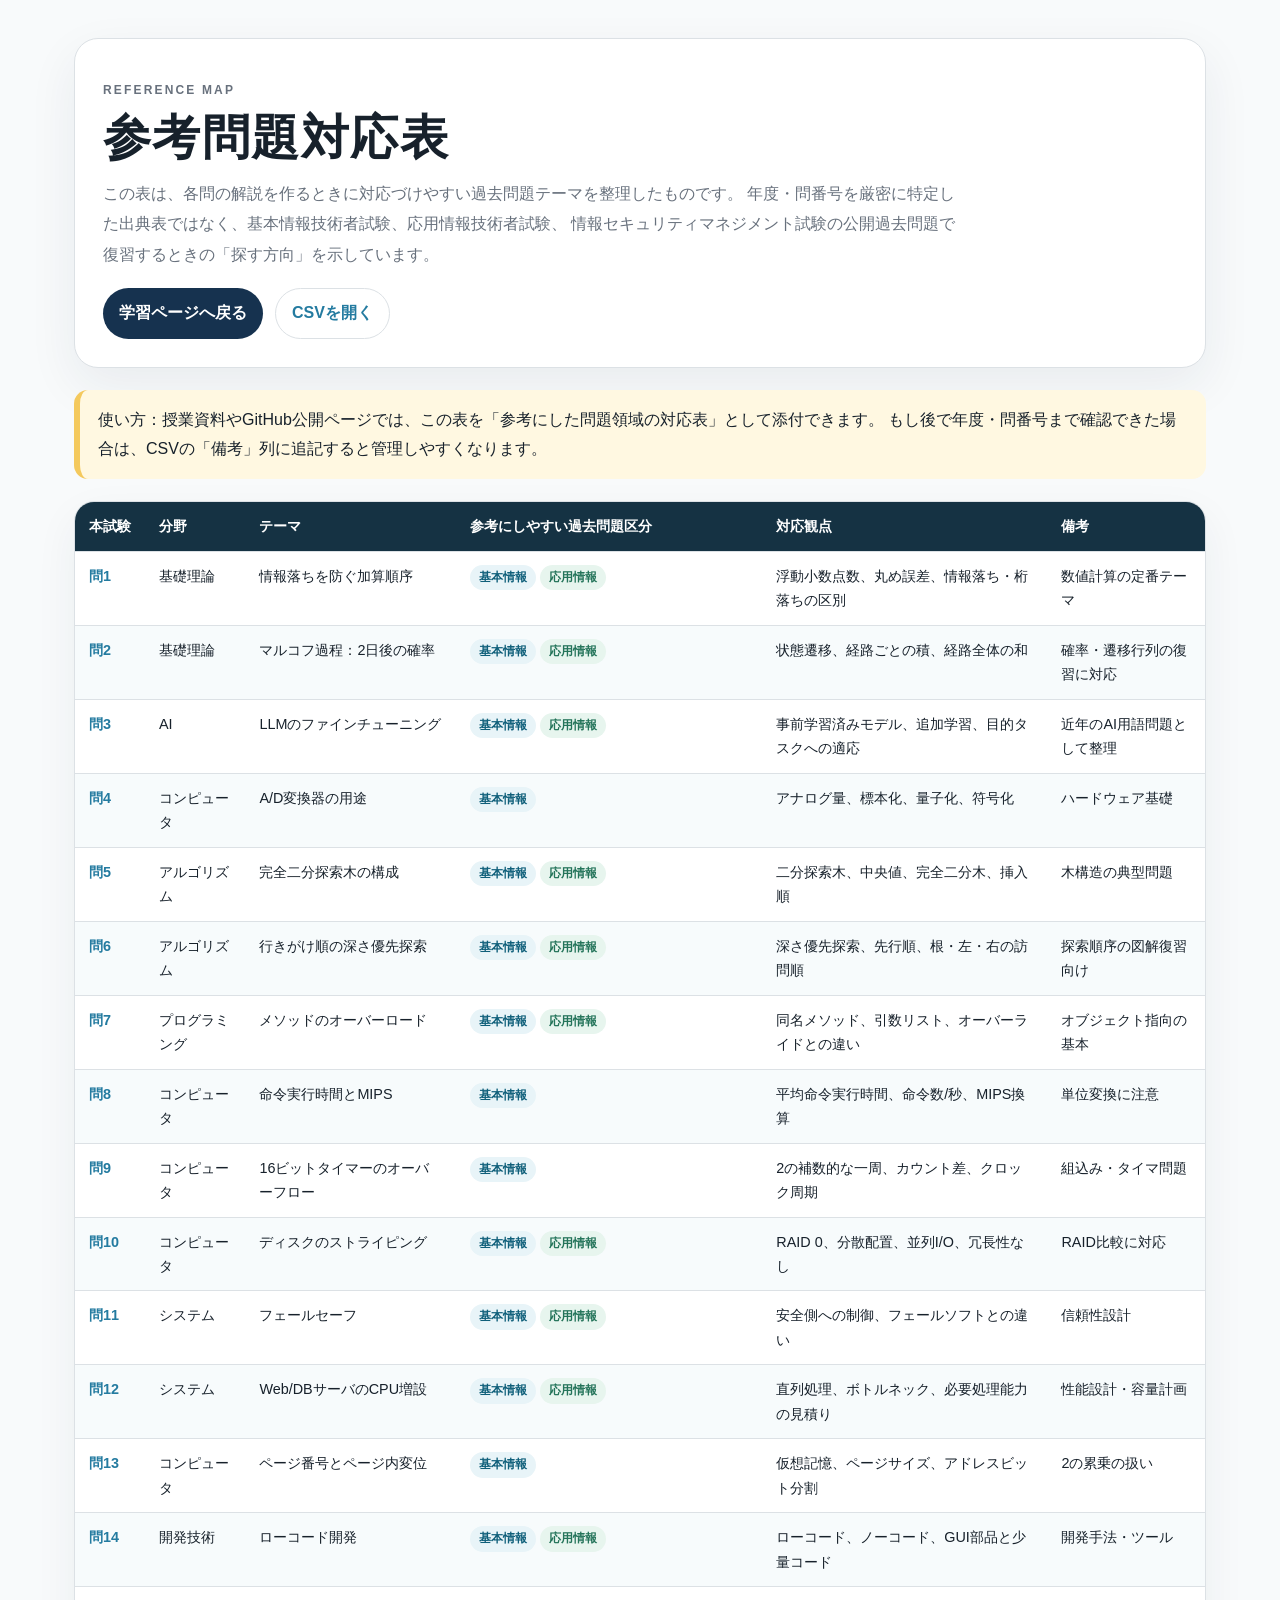
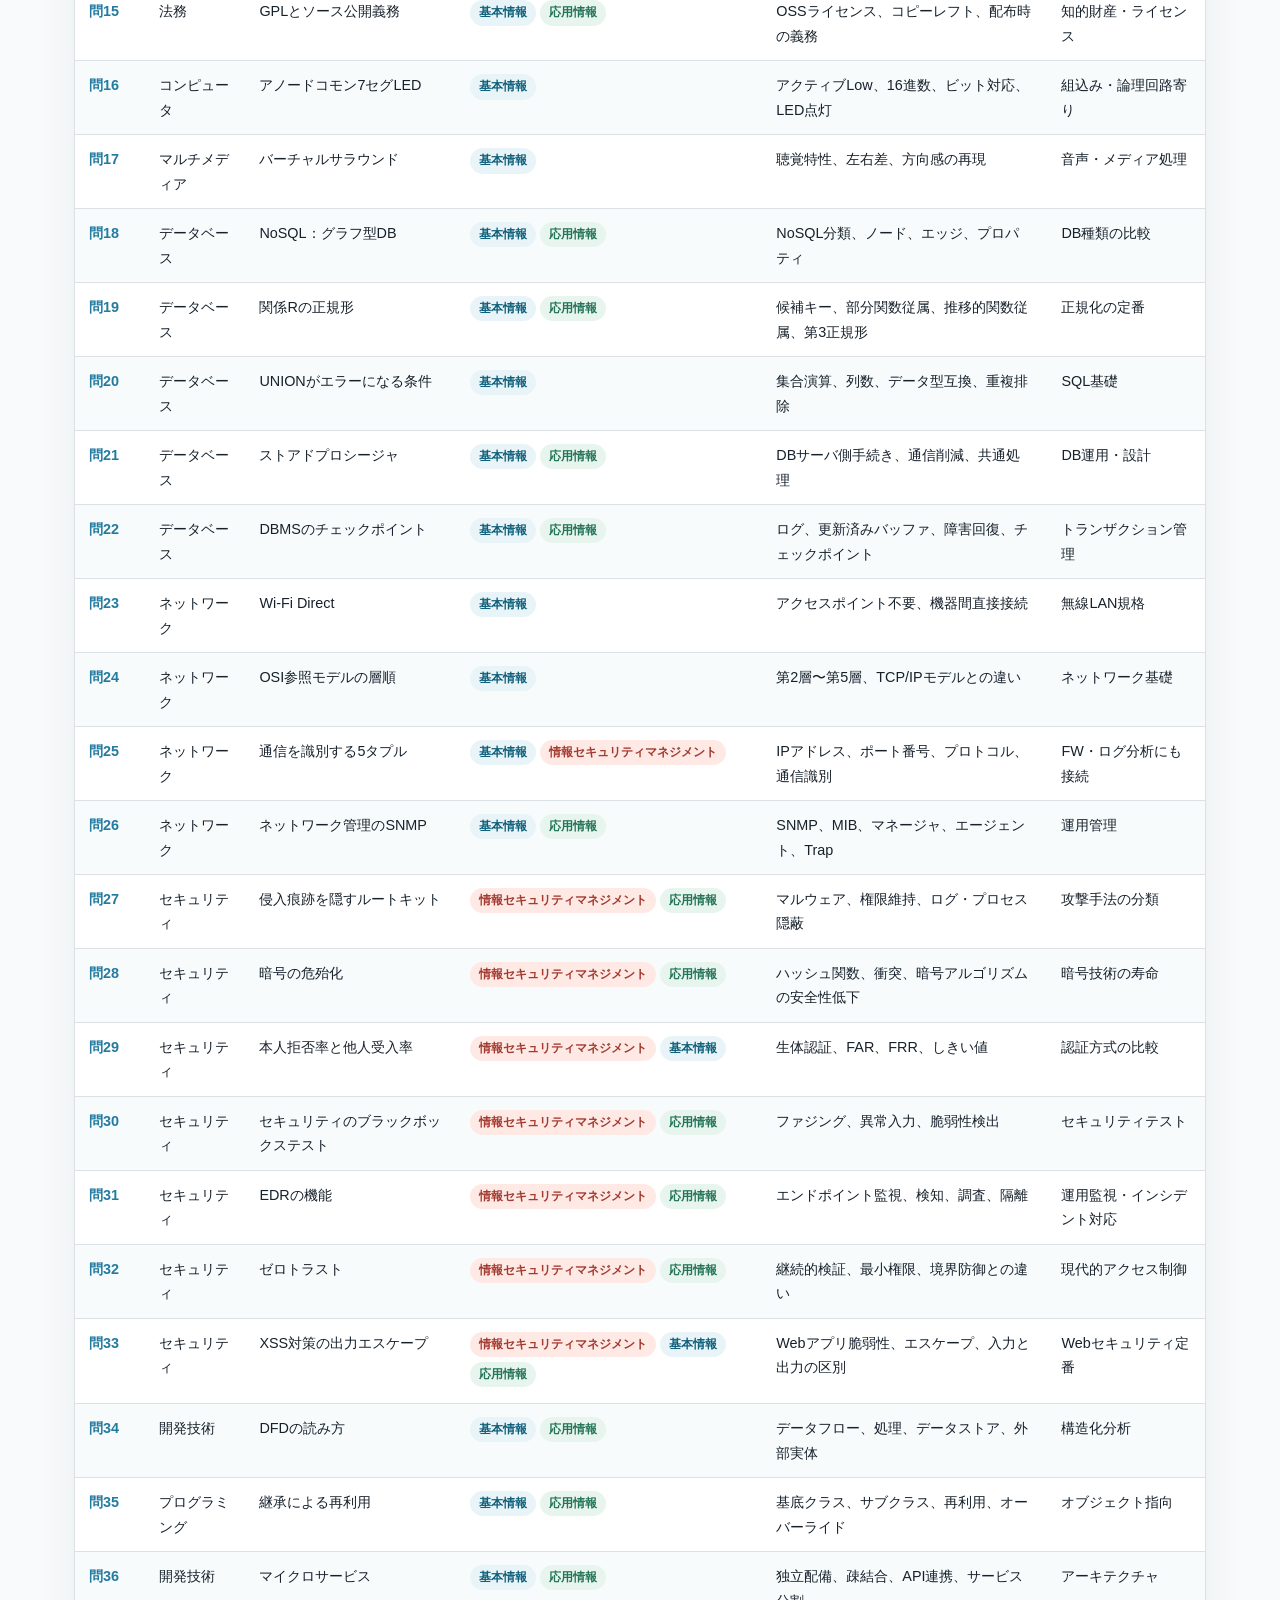
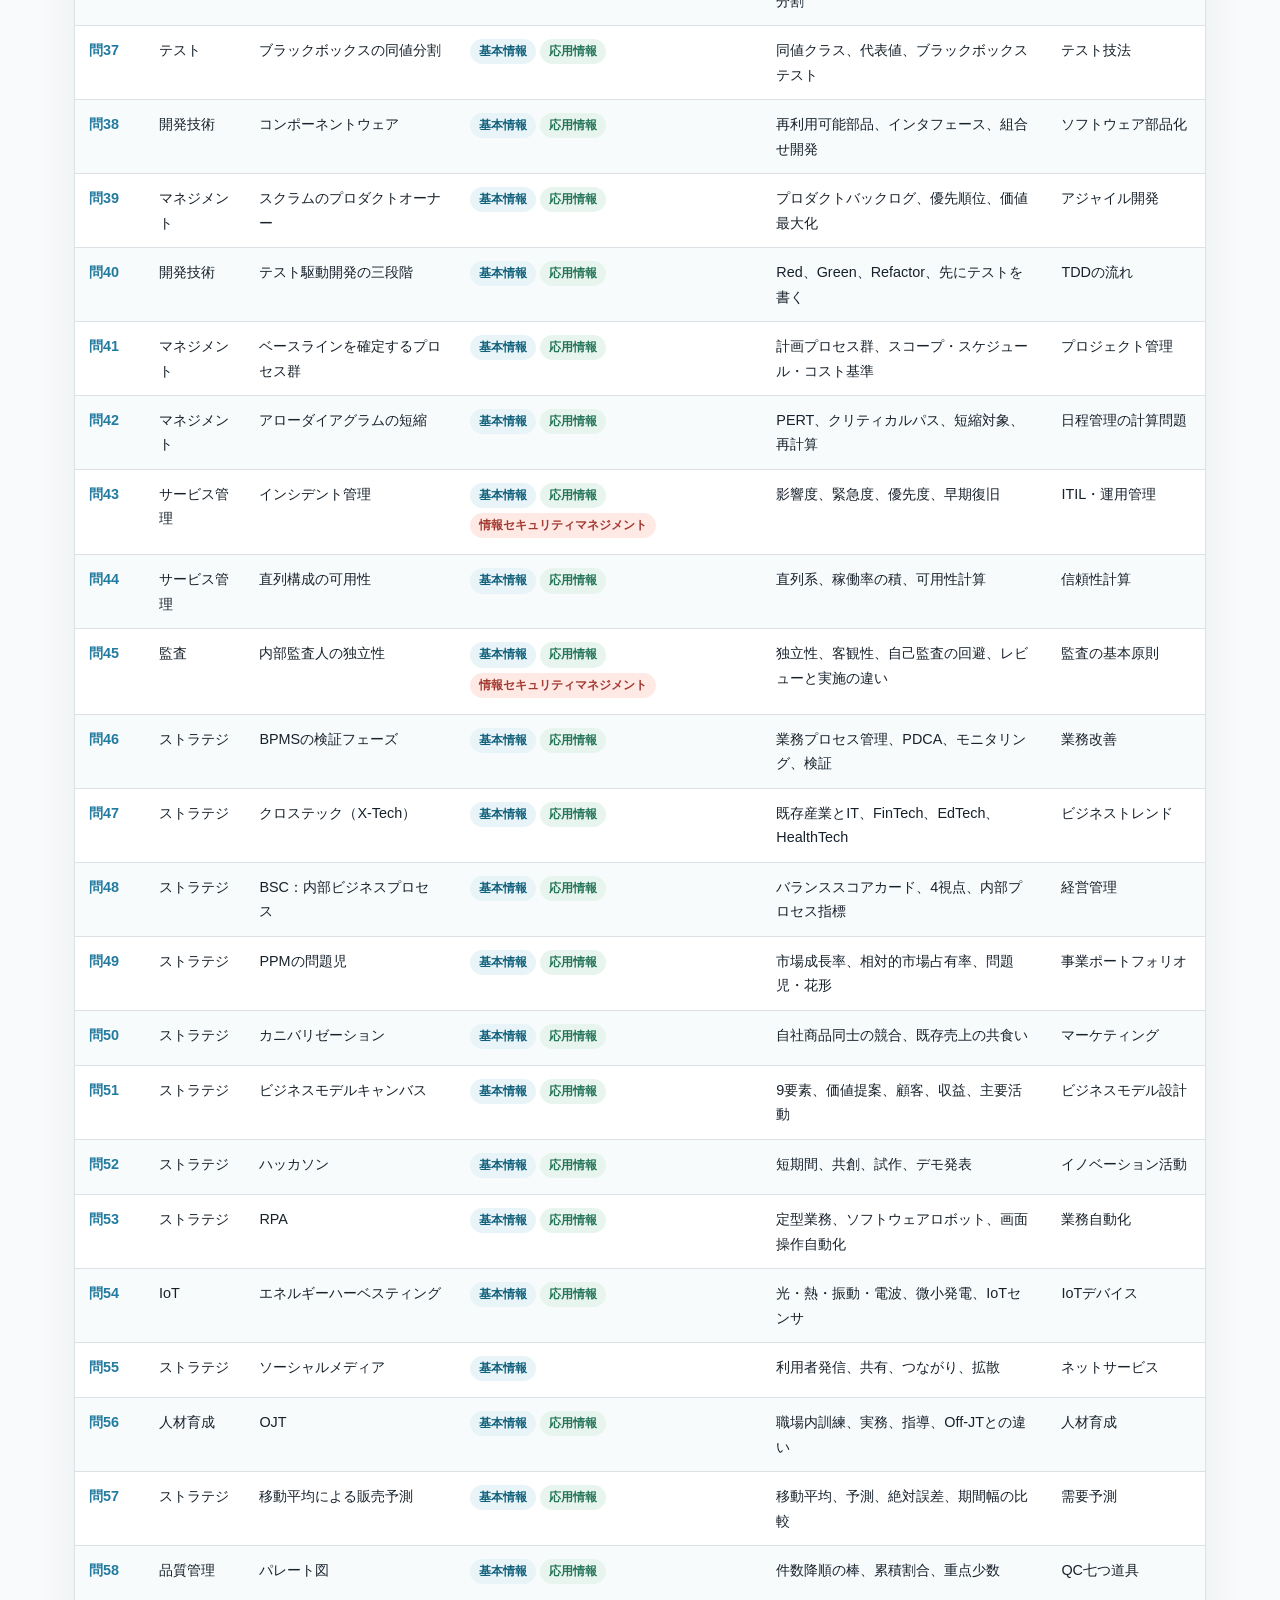
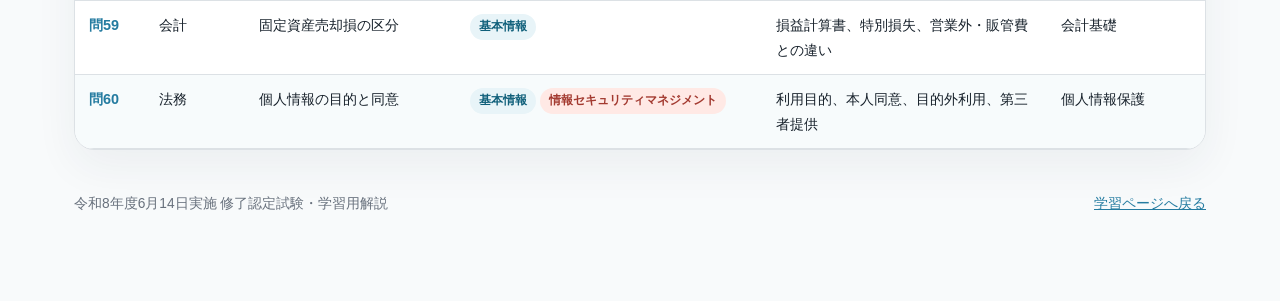
==== reference-map.html @ 08720886 "Add files via upload" ====
<!doctype html>
<html lang="ja">
<head>
  <meta charset="utf-8">
  <meta name="viewport" content="width=device-width, initial-scale=1">
  <title>参考問題対応表｜令和8年度6月14日実施 修了認定試験</title>
  <link rel="stylesheet" href="styles.css">
  <style>
    body{background:#f8fafb;color:#17212b}
    .reference-wrap{max-width:1180px;margin:0 auto;padding:38px 24px 70px}
    .reference-hero{background:#fff;border:1px solid var(--line);border-radius:24px;padding:28px;box-shadow:0 18px 50px #20304012}
    .reference-hero h1{margin:.25rem 0 1rem;font-size:clamp(1.8rem,4vw,3rem);letter-spacing:.03em}
    .reference-hero p{line-height:1.9;color:var(--muted);max-width:860px}
    .reference-actions{display:flex;gap:12px;flex-wrap:wrap;margin-top:18px}
    .reference-actions a{display:inline-flex;align-items:center;justify-content:center;border-radius:999px;padding:10px 16px;background:var(--navy);color:#fff;text-decoration:none;font-weight:700}
    .reference-actions a.secondary{background:#fff;color:var(--blue);border:1px solid var(--line)}
    .reference-note{margin:22px 0;padding:16px 18px;background:#fff8e1;border-left:6px solid var(--yellow);border-radius:14px;line-height:1.8}
    .reference-table-wrap{overflow:auto;background:#fff;border:1px solid var(--line);border-radius:20px;box-shadow:0 16px 44px #2030400f}
    .reference-table{width:100%;border-collapse:collapse;min-width:960px;font-size:.9rem}
    .reference-table th,.reference-table td{padding:12px 14px;border-bottom:1px solid var(--line);vertical-align:top;line-height:1.7}
    .reference-table th{position:sticky;top:0;background:#153243;color:#fff;text-align:left;white-space:nowrap}
    .reference-table tr:nth-child(even) td{background:#f7fbfc}
    .reference-table td:first-child{font-weight:800;color:var(--blue);white-space:nowrap}
    .badge{display:inline-block;border-radius:999px;padding:2px 9px;margin:0 4px 4px 0;background:#e8f4f8;color:#0f5f7a;font-weight:700;font-size:.78rem;white-space:nowrap}
    .badge.sg{background:#ffe9e5;color:#a33a30}.badge.ap{background:#e7f5ee;color:#24745a}.badge.fe{background:#e8f4f8;color:#0f5f7a}
    .reference-footer{display:flex;justify-content:space-between;gap:18px;flex-wrap:wrap;margin-top:28px;color:var(--muted);font-size:.86rem}
    .reference-footer a{color:var(--blue)}
  </style>
</head>
<body>
  <main class="reference-wrap">
    <section class="reference-hero">
      <p class="section-kicker">REFERENCE MAP</p>
      <h1>参考問題対応表</h1>
      <p>
        この表は、各問の解説を作るときに対応づけやすい過去問題テーマを整理したものです。
        年度・問番号を厳密に特定した出典表ではなく、基本情報技術者試験、応用情報技術者試験、
        情報セキュリティマネジメント試験の公開過去問題で復習するときの「探す方向」を示しています。
      </p>
      <div class="reference-actions">
        <a href="index.html">学習ページへ戻る</a>
        <a class="secondary" href="reference-map.csv">CSVを開く</a>
      </div>
    </section>

    <p class="reference-note">
      使い方：授業資料やGitHub公開ページでは、この表を「参考にした問題領域の対応表」として添付できます。
      もし後で年度・問番号まで確認できた場合は、CSVの「備考」列に追記すると管理しやすくなります。
    </p>

    <div class="reference-table-wrap">
      <table class="reference-table">
        <thead>
          <tr>
            <th>本試験</th>
            <th>分野</th>
            <th>テーマ</th>
            <th>参考にしやすい過去問題区分</th>
            <th>対応観点</th>
            <th>備考</th>
          </tr>
        </thead>
        <tbody>
          <tr><td>問1</td><td>基礎理論</td><td>情報落ちを防ぐ加算順序</td><td><span class="badge fe">基本情報</span><span class="badge ap">応用情報</span></td><td>浮動小数点数、丸め誤差、情報落ち・桁落ちの区別</td><td>数値計算の定番テーマ</td></tr>
          <tr><td>問2</td><td>基礎理論</td><td>マルコフ過程：2日後の確率</td><td><span class="badge fe">基本情報</span><span class="badge ap">応用情報</span></td><td>状態遷移、経路ごとの積、経路全体の和</td><td>確率・遷移行列の復習に対応</td></tr>
          <tr><td>問3</td><td>AI</td><td>LLMのファインチューニング</td><td><span class="badge fe">基本情報</span><span class="badge ap">応用情報</span></td><td>事前学習済みモデル、追加学習、目的タスクへの適応</td><td>近年のAI用語問題として整理</td></tr>
          <tr><td>問4</td><td>コンピュータ</td><td>A/D変換器の用途</td><td><span class="badge fe">基本情報</span></td><td>アナログ量、標本化、量子化、符号化</td><td>ハードウェア基礎</td></tr>
          <tr><td>問5</td><td>アルゴリズム</td><td>完全二分探索木の構成</td><td><span class="badge fe">基本情報</span><span class="badge ap">応用情報</span></td><td>二分探索木、中央値、完全二分木、挿入順</td><td>木構造の典型問題</td></tr>
          <tr><td>問6</td><td>アルゴリズム</td><td>行きがけ順の深さ優先探索</td><td><span class="badge fe">基本情報</span><span class="badge ap">応用情報</span></td><td>深さ優先探索、先行順、根・左・右の訪問順</td><td>探索順序の図解復習向け</td></tr>
          <tr><td>問7</td><td>プログラミング</td><td>メソッドのオーバーロード</td><td><span class="badge fe">基本情報</span><span class="badge ap">応用情報</span></td><td>同名メソッド、引数リスト、オーバーライドとの違い</td><td>オブジェクト指向の基本</td></tr>
          <tr><td>問8</td><td>コンピュータ</td><td>命令実行時間とMIPS</td><td><span class="badge fe">基本情報</span></td><td>平均命令実行時間、命令数/秒、MIPS換算</td><td>単位変換に注意</td></tr>
          <tr><td>問9</td><td>コンピュータ</td><td>16ビットタイマーのオーバーフロー</td><td><span class="badge fe">基本情報</span></td><td>2の補数的な一周、カウント差、クロック周期</td><td>組込み・タイマ問題</td></tr>
          <tr><td>問10</td><td>コンピュータ</td><td>ディスクのストライピング</td><td><span class="badge fe">基本情報</span><span class="badge ap">応用情報</span></td><td>RAID 0、分散配置、並列I/O、冗長性なし</td><td>RAID比較に対応</td></tr>
          <tr><td>問11</td><td>システム</td><td>フェールセーフ</td><td><span class="badge fe">基本情報</span><span class="badge ap">応用情報</span></td><td>安全側への制御、フェールソフトとの違い</td><td>信頼性設計</td></tr>
          <tr><td>問12</td><td>システム</td><td>Web/DBサーバのCPU増設</td><td><span class="badge fe">基本情報</span><span class="badge ap">応用情報</span></td><td>直列処理、ボトルネック、必要処理能力の見積り</td><td>性能設計・容量計画</td></tr>
          <tr><td>問13</td><td>コンピュータ</td><td>ページ番号とページ内変位</td><td><span class="badge fe">基本情報</span></td><td>仮想記憶、ページサイズ、アドレスビット分割</td><td>2の累乗の扱い</td></tr>
          <tr><td>問14</td><td>開発技術</td><td>ローコード開発</td><td><span class="badge fe">基本情報</span><span class="badge ap">応用情報</span></td><td>ローコード、ノーコード、GUI部品と少量コード</td><td>開発手法・ツール</td></tr>
          <tr><td>問15</td><td>法務</td><td>GPLとソース公開義務</td><td><span class="badge fe">基本情報</span><span class="badge ap">応用情報</span></td><td>OSSライセンス、コピーレフト、配布時の義務</td><td>知的財産・ライセンス</td></tr>
          <tr><td>問16</td><td>コンピュータ</td><td>アノードコモン7セグLED</td><td><span class="badge fe">基本情報</span></td><td>アクティブLow、16進数、ビット対応、LED点灯</td><td>組込み・論理回路寄り</td></tr>
          <tr><td>問17</td><td>マルチメディア</td><td>バーチャルサラウンド</td><td><span class="badge fe">基本情報</span></td><td>聴覚特性、左右差、方向感の再現</td><td>音声・メディア処理</td></tr>
          <tr><td>問18</td><td>データベース</td><td>NoSQL：グラフ型DB</td><td><span class="badge fe">基本情報</span><span class="badge ap">応用情報</span></td><td>NoSQL分類、ノード、エッジ、プロパティ</td><td>DB種類の比較</td></tr>
          <tr><td>問19</td><td>データベース</td><td>関係Rの正規形</td><td><span class="badge fe">基本情報</span><span class="badge ap">応用情報</span></td><td>候補キー、部分関数従属、推移的関数従属、第3正規形</td><td>正規化の定番</td></tr>
          <tr><td>問20</td><td>データベース</td><td>UNIONがエラーになる条件</td><td><span class="badge fe">基本情報</span></td><td>集合演算、列数、データ型互換、重複排除</td><td>SQL基礎</td></tr>
          <tr><td>問21</td><td>データベース</td><td>ストアドプロシージャ</td><td><span class="badge fe">基本情報</span><span class="badge ap">応用情報</span></td><td>DBサーバ側手続き、通信削減、共通処理</td><td>DB運用・設計</td></tr>
          <tr><td>問22</td><td>データベース</td><td>DBMSのチェックポイント</td><td><span class="badge fe">基本情報</span><span class="badge ap">応用情報</span></td><td>ログ、更新済みバッファ、障害回復、チェックポイント</td><td>トランザクション管理</td></tr>
          <tr><td>問23</td><td>ネットワーク</td><td>Wi‑Fi Direct</td><td><span class="badge fe">基本情報</span></td><td>アクセスポイント不要、機器間直接接続</td><td>無線LAN規格</td></tr>
          <tr><td>問24</td><td>ネットワーク</td><td>OSI参照モデルの層順</td><td><span class="badge fe">基本情報</span></td><td>第2層〜第5層、TCP/IPモデルとの違い</td><td>ネットワーク基礎</td></tr>
          <tr><td>問25</td><td>ネットワーク</td><td>通信を識別する5タプル</td><td><span class="badge fe">基本情報</span><span class="badge sg">情報セキュリティマネジメント</span></td><td>IPアドレス、ポート番号、プロトコル、通信識別</td><td>FW・ログ分析にも接続</td></tr>
          <tr><td>問26</td><td>ネットワーク</td><td>ネットワーク管理のSNMP</td><td><span class="badge fe">基本情報</span><span class="badge ap">応用情報</span></td><td>SNMP、MIB、マネージャ、エージェント、Trap</td><td>運用管理</td></tr>
          <tr><td>問27</td><td>セキュリティ</td><td>侵入痕跡を隠すルートキット</td><td><span class="badge sg">情報セキュリティマネジメント</span><span class="badge ap">応用情報</span></td><td>マルウェア、権限維持、ログ・プロセス隠蔽</td><td>攻撃手法の分類</td></tr>
          <tr><td>問28</td><td>セキュリティ</td><td>暗号の危殆化</td><td><span class="badge sg">情報セキュリティマネジメント</span><span class="badge ap">応用情報</span></td><td>ハッシュ関数、衝突、暗号アルゴリズムの安全性低下</td><td>暗号技術の寿命</td></tr>
          <tr><td>問29</td><td>セキュリティ</td><td>本人拒否率と他人受入率</td><td><span class="badge sg">情報セキュリティマネジメント</span><span class="badge fe">基本情報</span></td><td>生体認証、FAR、FRR、しきい値</td><td>認証方式の比較</td></tr>
          <tr><td>問30</td><td>セキュリティ</td><td>セキュリティのブラックボックステスト</td><td><span class="badge sg">情報セキュリティマネジメント</span><span class="badge ap">応用情報</span></td><td>ファジング、異常入力、脆弱性検出</td><td>セキュリティテスト</td></tr>
          <tr><td>問31</td><td>セキュリティ</td><td>EDRの機能</td><td><span class="badge sg">情報セキュリティマネジメント</span><span class="badge ap">応用情報</span></td><td>エンドポイント監視、検知、調査、隔離</td><td>運用監視・インシデント対応</td></tr>
          <tr><td>問32</td><td>セキュリティ</td><td>ゼロトラスト</td><td><span class="badge sg">情報セキュリティマネジメント</span><span class="badge ap">応用情報</span></td><td>継続的検証、最小権限、境界防御との違い</td><td>現代的アクセス制御</td></tr>
          <tr><td>問33</td><td>セキュリティ</td><td>XSS対策の出力エスケープ</td><td><span class="badge sg">情報セキュリティマネジメント</span><span class="badge fe">基本情報</span><span class="badge ap">応用情報</span></td><td>Webアプリ脆弱性、エスケープ、入力と出力の区別</td><td>Webセキュリティ定番</td></tr>
          <tr><td>問34</td><td>開発技術</td><td>DFDの読み方</td><td><span class="badge fe">基本情報</span><span class="badge ap">応用情報</span></td><td>データフロー、処理、データストア、外部実体</td><td>構造化分析</td></tr>
          <tr><td>問35</td><td>プログラミング</td><td>継承による再利用</td><td><span class="badge fe">基本情報</span><span class="badge ap">応用情報</span></td><td>基底クラス、サブクラス、再利用、オーバーライド</td><td>オブジェクト指向</td></tr>
          <tr><td>問36</td><td>開発技術</td><td>マイクロサービス</td><td><span class="badge fe">基本情報</span><span class="badge ap">応用情報</span></td><td>独立配備、疎結合、API連携、サービス分割</td><td>アーキテクチャ</td></tr>
          <tr><td>問37</td><td>テスト</td><td>ブラックボックスの同値分割</td><td><span class="badge fe">基本情報</span><span class="badge ap">応用情報</span></td><td>同値クラス、代表値、ブラックボックステスト</td><td>テスト技法</td></tr>
          <tr><td>問38</td><td>開発技術</td><td>コンポーネントウェア</td><td><span class="badge fe">基本情報</span><span class="badge ap">応用情報</span></td><td>再利用可能部品、インタフェース、組合せ開発</td><td>ソフトウェア部品化</td></tr>
          <tr><td>問39</td><td>マネジメント</td><td>スクラムのプロダクトオーナー</td><td><span class="badge fe">基本情報</span><span class="badge ap">応用情報</span></td><td>プロダクトバックログ、優先順位、価値最大化</td><td>アジャイル開発</td></tr>
          <tr><td>問40</td><td>開発技術</td><td>テスト駆動開発の三段階</td><td><span class="badge fe">基本情報</span><span class="badge ap">応用情報</span></td><td>Red、Green、Refactor、先にテストを書く</td><td>TDDの流れ</td></tr>
          <tr><td>問41</td><td>マネジメント</td><td>ベースラインを確定するプロセス群</td><td><span class="badge fe">基本情報</span><span class="badge ap">応用情報</span></td><td>計画プロセス群、スコープ・スケジュール・コスト基準</td><td>プロジェクト管理</td></tr>
          <tr><td>問42</td><td>マネジメント</td><td>アローダイアグラムの短縮</td><td><span class="badge fe">基本情報</span><span class="badge ap">応用情報</span></td><td>PERT、クリティカルパス、短縮対象、再計算</td><td>日程管理の計算問題</td></tr>
          <tr><td>問43</td><td>サービス管理</td><td>インシデント管理</td><td><span class="badge fe">基本情報</span><span class="badge ap">応用情報</span><span class="badge sg">情報セキュリティマネジメント</span></td><td>影響度、緊急度、優先度、早期復旧</td><td>ITIL・運用管理</td></tr>
          <tr><td>問44</td><td>サービス管理</td><td>直列構成の可用性</td><td><span class="badge fe">基本情報</span><span class="badge ap">応用情報</span></td><td>直列系、稼働率の積、可用性計算</td><td>信頼性計算</td></tr>
          <tr><td>問45</td><td>監査</td><td>内部監査人の独立性</td><td><span class="badge fe">基本情報</span><span class="badge ap">応用情報</span><span class="badge sg">情報セキュリティマネジメント</span></td><td>独立性、客観性、自己監査の回避、レビューと実施の違い</td><td>監査の基本原則</td></tr>
          <tr><td>問46</td><td>ストラテジ</td><td>BPMSの検証フェーズ</td><td><span class="badge fe">基本情報</span><span class="badge ap">応用情報</span></td><td>業務プロセス管理、PDCA、モニタリング、検証</td><td>業務改善</td></tr>
          <tr><td>問47</td><td>ストラテジ</td><td>クロステック（X-Tech）</td><td><span class="badge fe">基本情報</span><span class="badge ap">応用情報</span></td><td>既存産業とIT、FinTech、EdTech、HealthTech</td><td>ビジネストレンド</td></tr>
          <tr><td>問48</td><td>ストラテジ</td><td>BSC：内部ビジネスプロセス</td><td><span class="badge fe">基本情報</span><span class="badge ap">応用情報</span></td><td>バランススコアカード、4視点、内部プロセス指標</td><td>経営管理</td></tr>
          <tr><td>問49</td><td>ストラテジ</td><td>PPMの問題児</td><td><span class="badge fe">基本情報</span><span class="badge ap">応用情報</span></td><td>市場成長率、相対的市場占有率、問題児・花形</td><td>事業ポートフォリオ</td></tr>
          <tr><td>問50</td><td>ストラテジ</td><td>カニバリゼーション</td><td><span class="badge fe">基本情報</span><span class="badge ap">応用情報</span></td><td>自社商品同士の競合、既存売上の共食い</td><td>マーケティング</td></tr>
          <tr><td>問51</td><td>ストラテジ</td><td>ビジネスモデルキャンバス</td><td><span class="badge fe">基本情報</span><span class="badge ap">応用情報</span></td><td>9要素、価値提案、顧客、収益、主要活動</td><td>ビジネスモデル設計</td></tr>
          <tr><td>問52</td><td>ストラテジ</td><td>ハッカソン</td><td><span class="badge fe">基本情報</span><span class="badge ap">応用情報</span></td><td>短期間、共創、試作、デモ発表</td><td>イノベーション活動</td></tr>
          <tr><td>問53</td><td>ストラテジ</td><td>RPA</td><td><span class="badge fe">基本情報</span><span class="badge ap">応用情報</span></td><td>定型業務、ソフトウェアロボット、画面操作自動化</td><td>業務自動化</td></tr>
          <tr><td>問54</td><td>IoT</td><td>エネルギーハーベスティング</td><td><span class="badge fe">基本情報</span><span class="badge ap">応用情報</span></td><td>光・熱・振動・電波、微小発電、IoTセンサ</td><td>IoTデバイス</td></tr>
          <tr><td>問55</td><td>ストラテジ</td><td>ソーシャルメディア</td><td><span class="badge fe">基本情報</span></td><td>利用者発信、共有、つながり、拡散</td><td>ネットサービス</td></tr>
          <tr><td>問56</td><td>人材育成</td><td>OJT</td><td><span class="badge fe">基本情報</span><span class="badge ap">応用情報</span></td><td>職場内訓練、実務、指導、Off-JTとの違い</td><td>人材育成</td></tr>
          <tr><td>問57</td><td>ストラテジ</td><td>移動平均による販売予測</td><td><span class="badge fe">基本情報</span><span class="badge ap">応用情報</span></td><td>移動平均、予測、絶対誤差、期間幅の比較</td><td>需要予測</td></tr>
          <tr><td>問58</td><td>品質管理</td><td>パレート図</td><td><span class="badge fe">基本情報</span><span class="badge ap">応用情報</span></td><td>件数降順の棒、累積割合、重点少数</td><td>QC七つ道具</td></tr>
          <tr><td>問59</td><td>会計</td><td>固定資産売却損の区分</td><td><span class="badge fe">基本情報</span></td><td>損益計算書、特別損失、営業外・販管費との違い</td><td>会計基礎</td></tr>
          <tr><td>問60</td><td>法務</td><td>個人情報の目的と同意</td><td><span class="badge fe">基本情報</span><span class="badge sg">情報セキュリティマネジメント</span></td><td>利用目的、本人同意、目的外利用、第三者提供</td><td>個人情報保護</td></tr>
        </tbody>
      </table>
    </div>

    <div class="reference-footer">
      <p>令和8年度6月14日実施 修了認定試験・学習用解説</p>
      <p><a href="index.html">学習ページへ戻る</a></p>
    </div>
  </main>
</body>
</html>
---- styles.css ----
:root {
  --ink:#17202a; --muted:#68717d; --paper:#f7f5ef; --card:#fff;
  --navy:#16324f; --blue:#247ba0; --mint:#86c9b9; --coral:#ef6f61;
  --yellow:#f4c95d; --line:#dce1e5; --shadow:0 14px 45px rgba(24,43,58,.10);
}
*{box-sizing:border-box}
html{scroll-behavior:smooth}
body{margin:0;background:var(--paper);color:var(--ink);font-family:"Yu Gothic","Hiragino Kaku Gothic ProN",Meiryo,sans-serif;line-height:1.8}
button,input{font:inherit}
.hero{background:var(--navy);color:#fff;min-height:570px;position:relative;overflow:hidden}
.hero:before,.hero:after{content:"";position:absolute;border-radius:50%;filter:blur(1px)}
.hero:before{width:440px;height:440px;background:var(--coral);right:-140px;top:80px;opacity:.9}
.hero:after{width:250px;height:250px;border:55px solid var(--mint);right:230px;bottom:-170px;opacity:.8}
.topbar{height:76px;max-width:1180px;margin:auto;padding:0 24px;display:flex;align-items:center;justify-content:space-between;position:relative;z-index:2;border-bottom:1px solid rgba(255,255,255,.18)}
.brand{color:#fff;text-decoration:none;font-weight:800;letter-spacing:.04em}.brand span{display:inline-grid;place-items:center;background:var(--yellow);color:var(--navy);width:38px;height:38px;border-radius:50%;margin-right:10px}
.progress-wrap{width:210px;font-size:.76rem}.progress{height:5px;background:#ffffff32;border-radius:9px;margin-top:5px;overflow:hidden}.progress i{display:block;height:100%;width:0;background:var(--yellow);transition:.3s}
.hero-inner{max-width:1180px;margin:auto;padding:85px 24px;position:relative;z-index:1}
.eyebrow,.section-kicker{font-size:.75rem;font-weight:800;letter-spacing:.18em;color:var(--mint)}
h1{font-size:clamp(3rem,8vw,6.7rem);line-height:1.02;margin:.15em 0 .25em;letter-spacing:-.06em}h1 em{font-style:normal;color:var(--yellow)}
.lead{max-width:650px;font-size:1.08rem;color:#dbe4ec}.save-note{max-width:860px;margin:28px 0 0;padding:20px 24px;border:2px solid #f4c95d88;border-left:8px solid var(--yellow);background:#ffffff18;border-radius:12px;color:#fff;font-size:1rem;line-height:1.8;box-shadow:0 12px 35px #081b2c55}.save-note strong{display:block;color:var(--yellow);font-size:1.25rem;letter-spacing:.02em;margin-bottom:3px}.save-note small{display:block;color:#c8d6df;font-size:.78rem;margin-top:6px}
.hero-stats{display:flex;gap:38px;margin-top:45px}.hero-stats div{display:grid}.hero-stats strong{font:800 2.1rem/1 Georgia,serif;color:var(--yellow)}.hero-stats span{font-size:.72rem;color:#b9c9d5;margin-top:7px}
main{max-width:1180px;margin:auto;padding:0 24px}
.toolbar{position:sticky;top:10px;z-index:10;margin:-36px 0 50px;background:#fff;padding:18px;border-radius:16px;box-shadow:var(--shadow);display:flex;gap:12px;align-items:center;flex-wrap:wrap}
.search{display:flex;align-items:center;gap:8px;border:1px solid var(--line);border-radius:10px;padding:8px 12px;flex:1;min-width:250px}.search input{border:0;outline:0;width:100%;background:transparent}
.filters{display:flex;gap:6px;flex-wrap:wrap}.filters button{border:0;background:#edf1f3;color:#4d5964;border-radius:99px;padding:8px 13px;cursor:pointer;font-size:.78rem}.filters button.active{background:var(--navy);color:#fff}
.toggle{font-size:.78rem;white-space:nowrap}.toggle input{accent-color:var(--coral)}
.overview{display:flex;gap:40px;align-items:flex-start;margin-bottom:45px}.overview h2{font-size:2rem;margin:0}.question-map{display:grid;grid-template-columns:repeat(15,1fr);gap:6px;flex:1}
.question-map a{display:grid;place-items:center;aspect-ratio:1;border-radius:7px;text-decoration:none;color:var(--muted);background:#fff;border:1px solid var(--line);font-size:.72rem;font-weight:700}.question-map a.done{background:var(--mint);color:var(--navy);border-color:transparent}.question-map a.hidden-map{opacity:.16}
.questions{display:grid;gap:34px}.question-card{background:var(--card);border-radius:22px;padding:34px;box-shadow:0 4px 22px rgba(30,45,55,.07);scroll-margin-top:100px;border:1px solid transparent}.question-card.done{border-color:var(--mint)}
.card-head{display:flex;align-items:center;gap:18px}.number{font:800 2.4rem/1 Georgia,serif;color:var(--coral);min-width:73px}.heading{flex:1}.meta{font-size:.72rem;color:var(--blue);font-weight:800;letter-spacing:.12em;margin:0}.heading h2{font-size:1.55rem;line-height:1.4;margin:.1em 0}.learn-btn{width:42px;height:42px;border-radius:50%;border:1px solid var(--line);background:#fff;color:#aab1b7;cursor:pointer;font-weight:bold}.done .learn-btn{background:var(--mint);border-color:var(--mint);color:var(--navy)}
.problem-panel{margin:25px 0 18px;border:1px solid var(--line);background:#f7f8f8;border-radius:15px;padding:16px;position:relative}.problem-label{display:flex;align-items:center;gap:10px;margin-bottom:12px}.problem-label span{background:var(--coral);color:#fff;border-radius:5px;padding:3px 10px;font-weight:800;font-size:.75rem}.problem-label small{color:var(--muted);font-weight:700}.problem-panel>img{display:block;width:100%;height:auto;object-fit:contain;object-position:top;background:#fff;border-radius:8px;border:1px solid #e4e6e7}
.answer-strip{margin:25px 0;background:var(--navy);color:#fff;border-radius:12px;padding:14px 18px;display:flex;align-items:center;gap:15px}.answer-strip span{font-size:.74rem;color:#bcd0dc}.answer-strip strong{font-size:1.6rem;color:var(--yellow);line-height:1}.answer-strip p{margin:0;font-weight:700}
.card-grid{display:grid;grid-template-columns:1.15fr .85fr;gap:35px}.explanation h3{font-size:.84rem;letter-spacing:.08em;margin:0 0 7px}.summary{font-weight:700}.reasoning{padding-left:1.4em}.reasoning li{margin:.55em 0}.trap{margin-top:22px;border-left:4px solid var(--coral);padding:10px 16px;background:#fff7f5;border-radius:0 8px 8px 0}.trap p{margin:0;color:#5f5350;font-size:.9rem}
.visual{margin:0;background:#edf5f3;border-radius:16px;padding:20px;min-height:300px;display:flex;flex-direction:column;justify-content:center}.visual figcaption{text-align:center;color:var(--muted);font-size:.76rem;margin-top:10px}
.diagram{display:block;min-height:220px;width:100%;position:relative}.v-box{background:#fff;border:2px solid var(--navy);padding:13px;border-radius:10px;text-align:center;font-size:.78rem;font-weight:800;box-shadow:4px 4px 0 var(--mint)}.v-box.focus{background:var(--yellow)}.v-box.danger{box-shadow:4px 4px 0 var(--coral)}.v-arrow{display:grid;place-items:center;color:var(--coral);min-width:35px}.v-arrow i{font-size:1.7rem;font-style:normal;line-height:1}.v-arrow small{font-size:.62rem;color:var(--muted);white-space:nowrap}.v-flow{height:220px;display:flex;align-items:center;justify-content:center}.v-flow .v-box{max-width:120px}.v-compare{display:grid;grid-template-columns:1fr 32px 1fr;align-items:center;gap:8px;height:220px}.v-compare section{background:#fff5f3;border-top:5px solid var(--coral);border-radius:10px;padding:12px;height:175px}.v-compare section.good{background:#f3fbf8;border-color:var(--mint)}.v-compare h4{margin:0 0 8px;font-size:.82rem}.v-compare p{font-size:.7rem;margin:5px 0;padding:4px;background:#fff;border-radius:4px}.v-compare>b{text-align:center;font:700 .75rem Georgia;color:var(--muted)}.v-formula{height:220px;display:grid;place-content:center;text-align:center}.v-formula strong{font:800 1.2rem/1.5 Consolas,monospace;background:#fff;padding:18px;border-radius:10px;border-bottom:4px solid var(--yellow)}.v-formula span{font-size:.76rem;margin-top:12px;color:var(--muted)}
.v-stack{height:220px;display:flex;flex-direction:column-reverse;justify-content:center;gap:3px}.v-stack div{background:hsl(calc(199 - var(--i)*7) 48% calc(38% + var(--i)*6%));color:#fff;padding:6px 12px;text-align:center;border-radius:4px;font-size:.68rem;font-weight:700}.v-cycle{height:220px;display:grid;grid-template-columns:repeat(2,1fr);gap:12px;align-content:center}.v-cycle div{background:#fff;padding:10px;border-radius:10px;display:flex;align-items:center;gap:8px;font-size:.7rem;font-weight:700;border:1px solid var(--line)}.v-cycle b{display:grid;place-items:center;border-radius:50%;width:25px;height:25px;background:var(--coral);color:#fff}.v-network{height:220px;position:relative}.v-network .hub{position:absolute;left:50%;top:50%;transform:translate(-50%,-50%);background:var(--yellow);z-index:2}.v-network .sat{position:absolute;background:#fff;border:1px solid var(--blue);border-radius:99px;padding:7px 11px;font-size:.68rem}.v-network .sat:after{content:"";position:absolute;width:70px;border-top:2px dashed var(--mint);transform-origin:left}.v-network .s1{top:10px;left:10px}.v-network .s1:after{transform:rotate(35deg);left:80%;top:100%}.v-network .s2{top:10px;right:10px}.v-network .s2:after{transform:rotate(145deg);left:0;top:100%}.v-network .s3{bottom:15px;left:8px}.v-network .s3:after{transform:rotate(-30deg);left:80%;top:0}.v-network .s4{bottom:15px;right:8px}.v-network .s4:after{transform:rotate(210deg);left:0;top:0}
.source-figure{height:220px;position:relative;background:#fff;overflow:hidden;border-radius:10px;border:1px solid var(--line)}.source-figure span{position:absolute;z-index:2;top:8px;left:8px;background:var(--navy);color:#fff;border-radius:99px;padding:3px 10px;font-size:.62rem}.source-figure img{width:100%;height:100%;object-fit:contain}.precision{height:220px;display:grid;align-content:center;gap:22px}.precision div{display:grid;grid-template-columns:70px 1fr 100px;align-items:center;gap:8px;font-size:.7rem}.precision i{height:12px;background:var(--mint);border-radius:9px}.precision i.huge{width:100%;background:var(--navy)}.precision b{font-size:.68rem;color:var(--coral)}.wave{height:220px;text-align:center;font-size:.72rem}.wave svg{width:100%;height:175px}.wave path{fill:none;stroke:var(--navy);stroke-width:5}.wave circle{fill:var(--coral)}.wave line{stroke:var(--mint);stroke-width:2}.wave b{color:var(--coral)}.tree{height:220px;display:grid;place-items:center;position:relative}.tree b,.tree span,.tree i{display:grid;place-items:center;border:2px solid var(--navy);border-radius:50%;background:#fff;font-style:normal}.tree b{width:42px;height:42px;background:var(--yellow)}.tree>div{display:flex;justify-content:space-around;width:80%}.tree span{width:36px;height:36px}.tree i{width:30px;height:30px;font-size:.7rem}.tree small{color:var(--muted)}
.timer-ring{width:165px;height:165px;border:18px solid var(--navy);border-right-color:var(--coral);border-radius:50%;margin:20px auto;position:relative}.timer-ring div{position:absolute;top:-30px;left:64px}.timer-ring span{position:absolute;background:#fff;padding:2px 5px;font-size:.62rem}.timer-ring span:nth-of-type(1){left:-55px;top:65px}.timer-ring span:nth-of-type(2){right:-53px;bottom:22px}.timer-ring i{position:absolute;text-align:center;inset:48px 0;font-size:.65rem;font-style:normal}.timer-ring b{position:absolute;white-space:nowrap;bottom:-42px;left:5px;font-size:.7rem}.stripe{height:220px;display:flex;gap:10px;align-items:center;justify-content:center;position:relative}.stripe>div{display:grid;gap:7px}.stripe b{background:var(--blue);color:#fff;padding:12px;border-radius:5px}.stripe div:nth-child(2) b{background:var(--coral)}.stripe div:nth-child(3) b{background:var(--mint);color:var(--navy)}.stripe span{position:absolute;bottom:8px;font-size:.7rem}.capacity,.dependency,.inherit,.snmp{height:220px;display:flex;align-items:center;justify-content:center;position:relative}.capacity strong,.dependency strong{position:absolute;bottom:10px;font-size:.72rem;color:var(--coral)}.bits{height:220px;display:flex;align-items:center;position:relative}.bits>div{height:85px;display:grid;place-content:center;text-align:center;background:var(--navy);color:#fff;border-right:2px solid #fff;font-size:.7rem}.bits>div+div{background:var(--coral)}.bits strong{display:block;font-size:1.2rem}.bits small{position:absolute;bottom:25px;right:10px}.ears{height:220px;display:flex;align-items:center;justify-content:space-between;text-align:center}.ears>span{font-size:2.5rem}.ears div{font-size:.7rem;border-bottom:3px dotted var(--coral)}.ears b{font-size:3rem}.ears em{position:absolute;bottom:12px;right:20px;font-size:.7rem;color:var(--blue)}.union{height:220px;display:grid;grid-template-columns:1fr 55px 1fr;align-items:center;text-align:center;position:relative}.union>div{display:grid;background:#fff;padding:8px;border-radius:7px}.union span{border-top:1px solid var(--line);font-size:.7rem}.union i{font-size:.68rem}.union strong{position:absolute;bottom:12px;width:100%;font-size:.7rem}.peer{height:220px;display:flex;align-items:center;justify-content:space-between}.peer span{background:#fff;padding:14px;border-radius:10px;font-size:.75rem}.peer b{text-align:center;color:var(--coral);border-bottom:3px dashed var(--mint)}.peer small{color:var(--muted)}.packet{height:220px;display:flex;align-items:center;justify-content:center}.packet span{height:75px;display:grid;place-content:center;text-align:center;background:#fff;border:1px solid var(--blue);padding:6px;font-size:.62rem}.packet .hot{background:var(--yellow)}.packet b{font-size:.62rem}.snmp{flex-wrap:wrap}.snmp .return{position:absolute;bottom:36px;color:var(--coral);font-size:.7rem}.broken{height:220px;display:flex;align-items:center;justify-content:space-between;text-align:center}.broken span{background:#fff;padding:15px;border-radius:10px;font-size:.72rem}.broken b{color:var(--coral);font-size:.68rem}.broken .danger{border:3px solid var(--coral)}.seesaw{height:220px;display:flex;align-items:center;justify-content:center;gap:10px;position:relative}.seesaw span{background:#fff;padding:13px;text-align:center;font-size:.7rem;border-radius:8px}.seesaw i{width:90px;border-top:8px solid var(--navy);transform:rotate(-10deg)}.seesaw strong{position:absolute;bottom:20px;font-size:.7rem}.gate{height:220px;display:grid;grid-template-columns:1fr 1fr 1fr;gap:7px;align-content:center;text-align:center}.gate div{background:#fff;padding:8px;border-radius:7px}.gate b{grid-column:1/-1;background:var(--navy);color:#fff;padding:7px}.gate span{font-size:.65rem;border:1px solid var(--mint);padding:5px}.gate em{grid-column:1/-1;color:var(--coral);font-weight:bold;font-size:.7rem}.escape{height:220px;display:grid;place-content:center;text-align:center;gap:8px}.escape code{background:#fff;padding:9px;color:var(--coral)}.escape b{font-size:.7rem}.escape span{font-size:.65rem}.inherit>div:last-child{display:grid;gap:12px}.services,.components{height:220px;display:grid;grid-template-columns:repeat(2,1fr);gap:10px;align-content:center}.services div,.components span{background:#fff;border-left:5px solid var(--coral);padding:13px;text-align:center;border-radius:6px;font-size:.72rem;font-weight:700}.services span,.components b{font-size:.63rem;text-align:center;color:var(--blue)}.classes{height:220px;display:flex;align-items:center}.classes div{padding:35px 7px;text-align:center;font-size:.68rem}.classes .bad{flex:1;background:#ffe9e5}.classes .good{flex:2;background:#dff4ed;border:3px solid var(--mint)}.backlog{height:220px;display:grid;align-content:center;gap:7px}.backlog span{background:#fff;padding:9px;border-radius:6px;font-size:.68rem}.backlog b{display:inline-grid;place-items:center;width:22px;height:22px;background:var(--coral);color:#fff;border-radius:50%;margin-right:7px}.backlog em{text-align:right;font-size:.65rem}.baseline{height:220px;display:grid;grid-template-columns:repeat(3,1fr);align-content:center;text-align:center;gap:6px}.baseline span{background:#fff;padding:10px;font-size:.66rem}.baseline b,.baseline div{grid-column:1/-1}.baseline b{background:var(--navy);color:#fff;padding:9px}.baseline div{font-size:.7rem}.matrix{height:190px;width:230px;margin:15px auto;display:grid;grid-template-columns:repeat(2,1fr);position:relative}.matrix div{display:grid;place-items:center;background:#dff4ed;border:2px solid #fff}.matrix .hot{background:var(--coral);color:#fff}.matrix b{position:absolute;left:-55px;top:80px;transform:rotate(-90deg);font-size:.65rem}.matrix span{position:absolute;bottom:-25px;right:10px;font-size:.65rem}.venn{height:220px;display:flex;align-items:center;justify-content:center;position:relative}.venn span{width:145px;height:145px;border-radius:50%;display:grid;place-items:center;background:#247ba0aa;color:#fff;font-weight:bold}.venn span+span{margin-left:-35px;background:#ef6f61aa}.venn b{position:absolute;text-align:center;background:var(--yellow);border-radius:50%;padding:16px}.bsc{height:220px;display:grid;grid-template-columns:1fr 1fr;gap:8px;align-content:center}.bsc div{background:#fff;padding:12px;text-align:center;font-size:.7rem;border-radius:7px}.bsc .hot{background:var(--yellow);box-shadow:inset 0 0 0 3px var(--coral)}.cannibal{height:220px;display:flex;align-items:center;justify-content:space-between;position:relative}.cannibal div{background:#fff;padding:15px;border-radius:8px;font-size:.7rem}.cannibal i{font-size:.65rem;color:var(--coral)}.cannibal b{position:absolute;bottom:20px;width:100%;text-align:center;font-size:.68rem}.rpa{height:220px;display:flex;align-items:center;justify-content:space-between;text-align:center}.rpa div{background:#fff;padding:12px;border-radius:7px;width:32%}.rpa span{font-weight:bold}.rpa p{font-size:.62rem}.rpa b{background:var(--yellow);border-radius:50%;padding:20px 8px}.harvest{height:220px;display:grid;grid-template-columns:repeat(3,1fr);gap:8px;align-content:center;text-align:center}.harvest span{background:#fff;padding:9px;border-radius:7px}.harvest b,.harvest em{grid-column:1/-1}.harvest b{background:var(--navy);color:#fff;padding:8px}.harvest em{font-size:.7rem}.source details img{background:#fff}
.source{margin-top:28px;border-top:1px solid var(--line);padding-top:18px}.source summary{cursor:pointer;color:var(--blue);font-size:.85rem;font-weight:700}.source img{width:100%;margin-top:18px;border:1px solid var(--line)}
.empty{text-align:center;padding:70px;color:var(--muted)}
footer{max-width:1180px;margin:80px auto 0;padding:30px 24px 55px;border-top:1px solid #cfd4d7;display:flex;justify-content:space-between;gap:24px;align-items:flex-start;color:var(--muted);font-size:.78rem}footer a{color:var(--blue);white-space:nowrap}.footer-notes{max-width:820px}.footer-notes p{margin:0 0 8px}.source-note{line-height:1.8}.footer-links{display:flex;gap:14px;flex-wrap:wrap;justify-content:flex-end}
@media(max-width:820px){.hero{min-height:520px}.hero:before{opacity:.45}.topbar{height:68px}.progress-wrap{width:120px}.hero-stats{gap:20px}.toolbar{top:5px}.overview{display:block}.question-map{grid-template-columns:repeat(10,1fr);margin-top:18px}.card-grid{grid-template-columns:1fr}.question-card{padding:24px}.visual{min-height:250px}}
@media(max-width:520px){.hero-inner{padding-top:65px}.lead{font-size:.95rem}.hero-stats{justify-content:space-between}.toolbar{margin-top:-25px}.filters{max-height:82px;overflow:auto}.question-map{grid-template-columns:repeat(8,1fr)}.number{font-size:1.8rem;min-width:52px}.heading h2{font-size:1.2rem}.learn-btn{width:36px;height:36px}.answer-strip{align-items:flex-start}.card-head{gap:10px}.question-card{padding:20px 16px}}
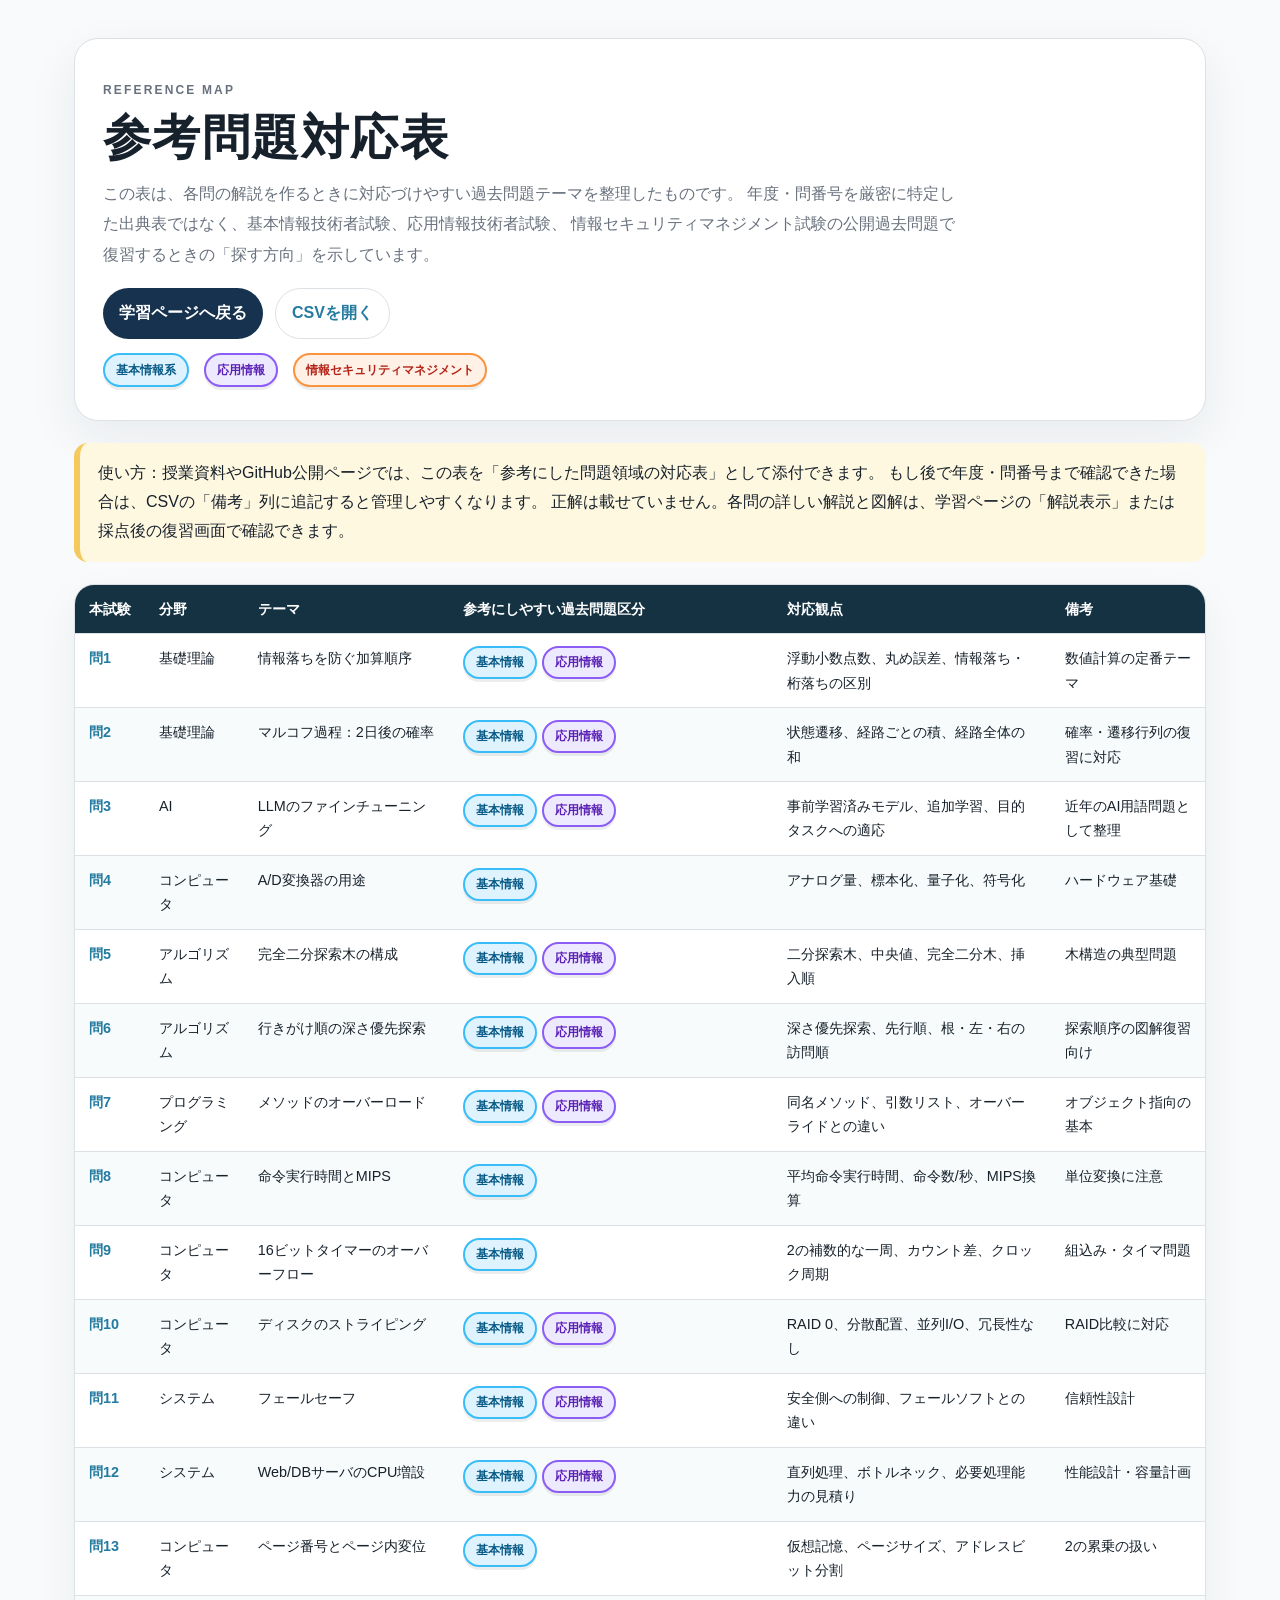
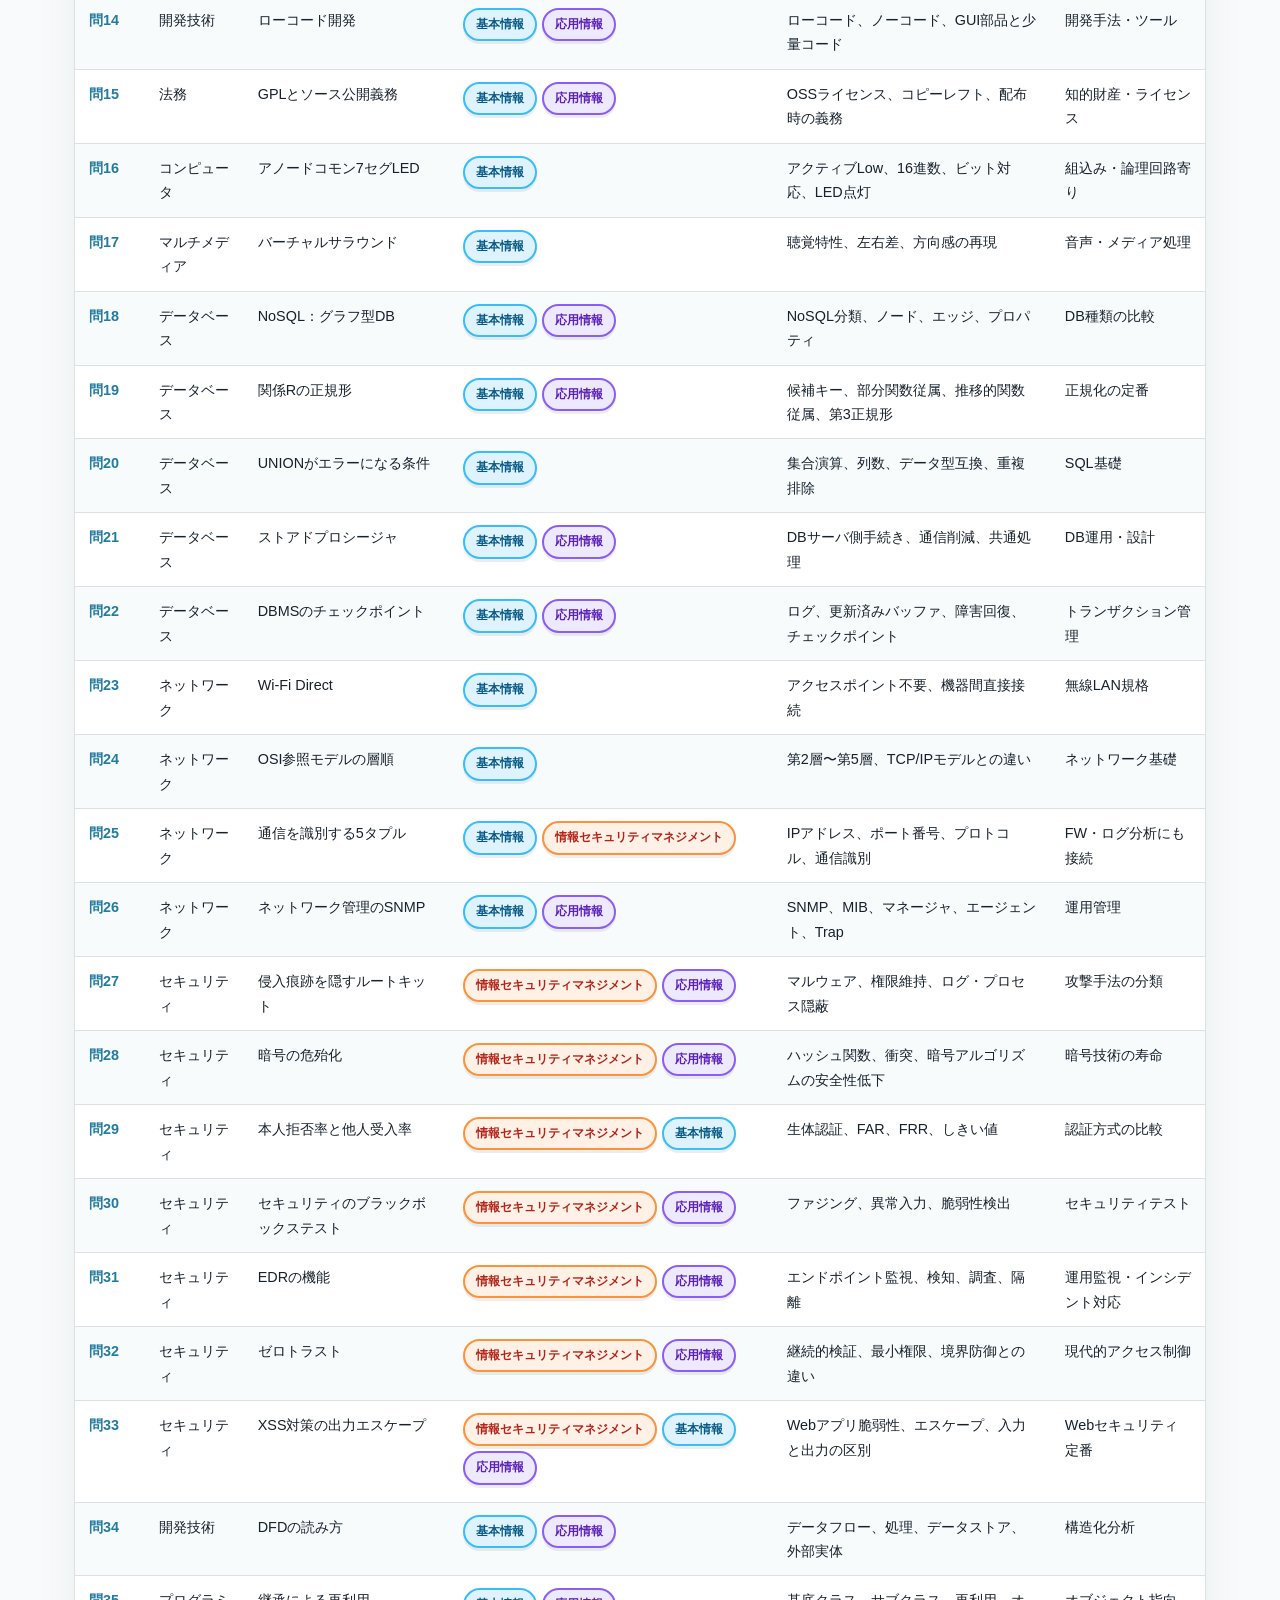
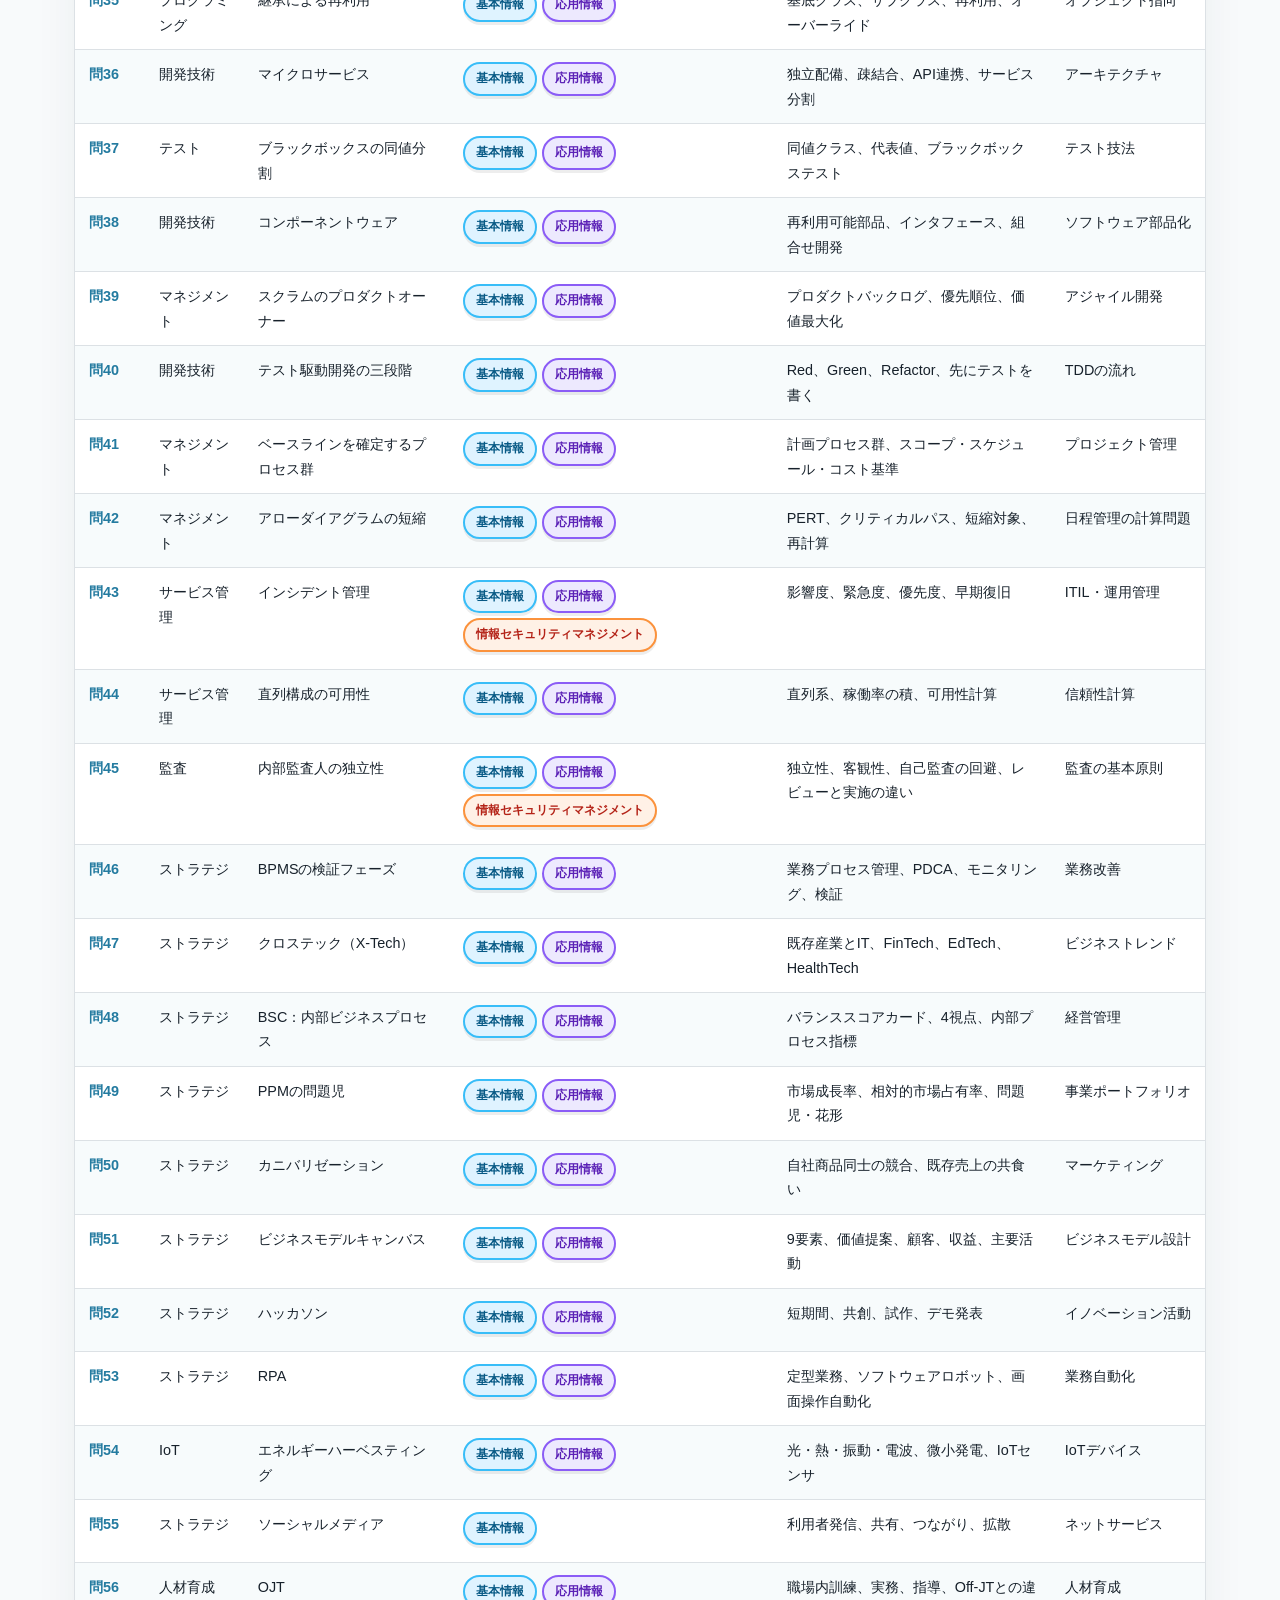
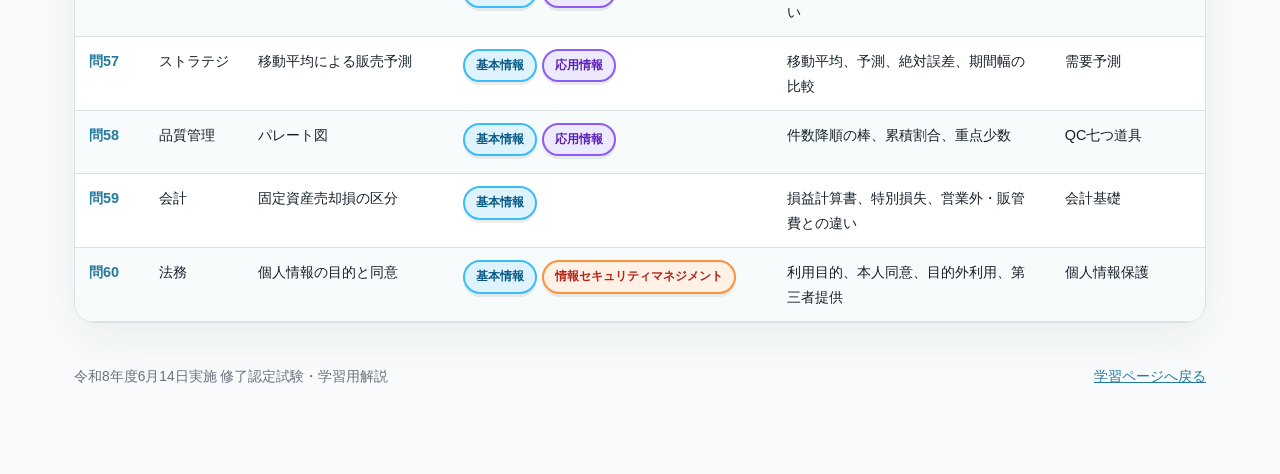
==== commit 577920f5: "Add files via upload" ====
--- a/reference-map.html
+++ b/reference-map.html
@@ -21,8 +21,11 @@
     .reference-table th{position:sticky;top:0;background:#153243;color:#fff;text-align:left;white-space:nowrap}
     .reference-table tr:nth-child(even) td{background:#f7fbfc}
     .reference-table td:first-child{font-weight:800;color:var(--blue);white-space:nowrap}
-    .badge{display:inline-block;border-radius:999px;padding:2px 9px;margin:0 4px 4px 0;background:#e8f4f8;color:#0f5f7a;font-weight:700;font-size:.78rem;white-space:nowrap}
-    .badge.sg{background:#ffe9e5;color:#a33a30}.badge.ap{background:#e7f5ee;color:#24745a}.badge.fe{background:#e8f4f8;color:#0f5f7a}
+    .badge{display:inline-block;border-radius:999px;padding:4px 11px;margin:0 5px 5px 0;font-weight:900;font-size:.78rem;white-space:nowrap;border:2px solid transparent;box-shadow:0 3px 0 #00000012}
+    .badge.fe{background:#dff3ff;color:#075985;border-color:#38bdf8}
+    .badge.ap{background:#ede9fe;color:#5b21b6;border-color:#8b5cf6}
+    .badge.sg{background:#fff1e6;color:#b42318;border-color:#fb923c}
+    .source-legend{display:flex;gap:10px;flex-wrap:wrap;margin:14px 0 0}
     .reference-footer{display:flex;justify-content:space-between;gap:18px;flex-wrap:wrap;margin-top:28px;color:var(--muted);font-size:.86rem}
     .reference-footer a{color:var(--blue)}
   </style>
@@ -41,11 +44,17 @@
         <a href="index.html">学習ページへ戻る</a>
         <a class="secondary" href="reference-map.csv">CSVを開く</a>
       </div>
+      <div class="source-legend" aria-label="出典区分の色分け">
+        <span class="badge fe">基本情報系</span>
+        <span class="badge ap">応用情報</span>
+        <span class="badge sg">情報セキュリティマネジメント</span>
+      </div>
     </section>
 
     <p class="reference-note">
       使い方：授業資料やGitHub公開ページでは、この表を「参考にした問題領域の対応表」として添付できます。
       もし後で年度・問番号まで確認できた場合は、CSVの「備考」列に追記すると管理しやすくなります。
+      正解は載せていません。各問の詳しい解説と図解は、学習ページの「解説表示」または採点後の復習画面で確認できます。
     </p>
 
     <div class="reference-table-wrap">
